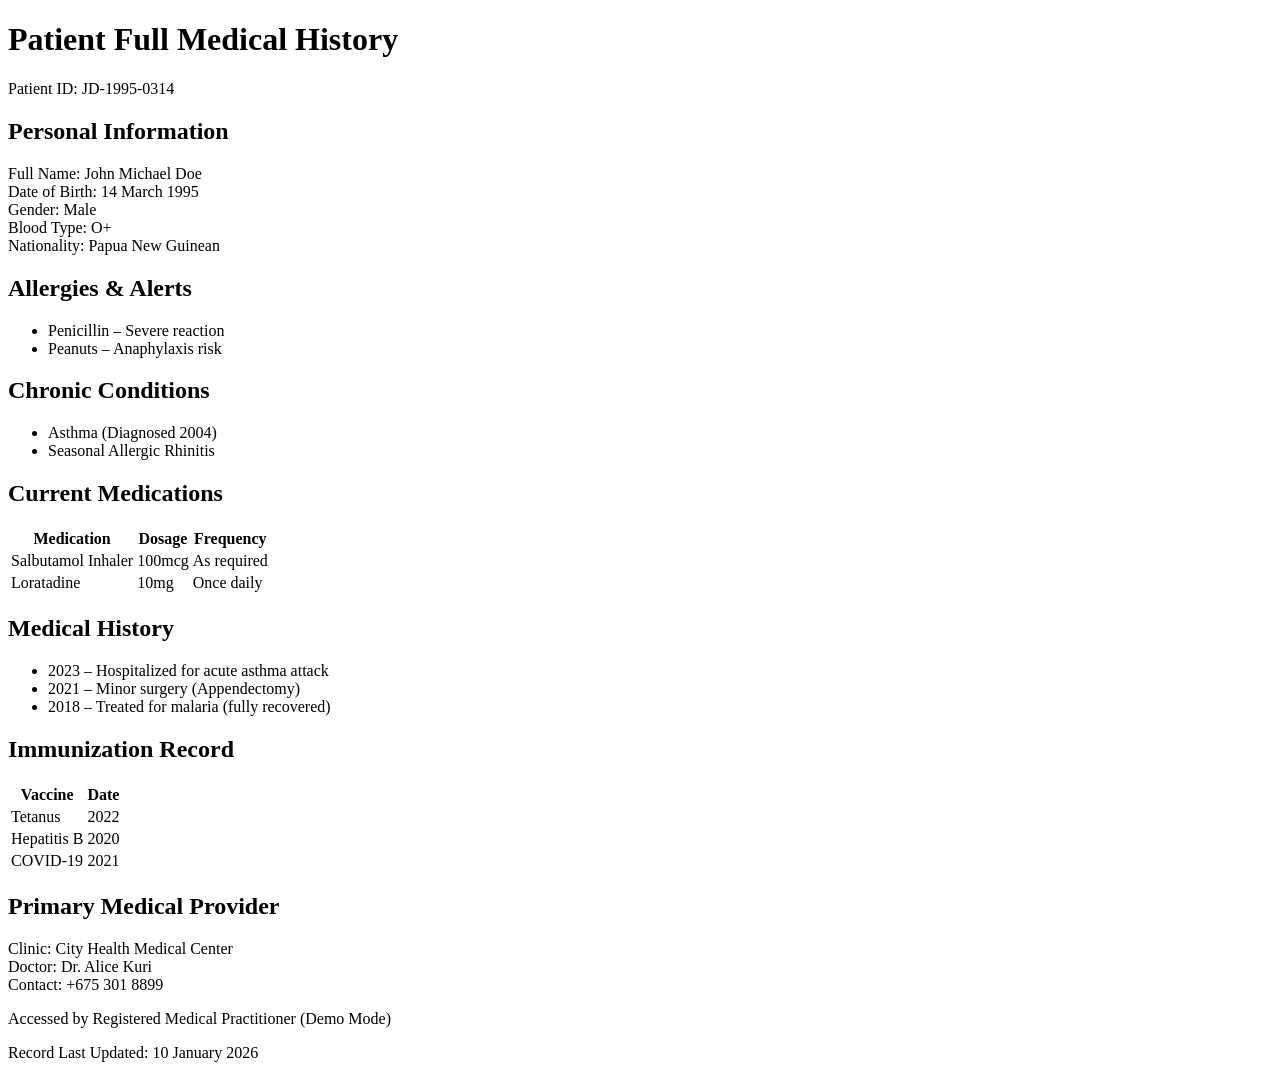
==== docs/full-history.html @ c35e19ae "Create full-history.html" ====
<!DOCTYPE html>
<html lang="en">
<head>
    <meta charset="UTF-8">
    <title>Full Medical History</title>
    <meta name="viewport" content="width=device-width, initial-scale=1.0">
    <link rel="stylesheet" href="full-history.css">
</head>
<body>

<div class="container">

    <header class="header">
        <h1>Patient Full Medical History</h1>
        <p class="patient-id">Patient ID: JD-1995-0314</p>
    </header>

    <section class="card">
        <h2>Personal Information</h2>
        <div class="row"><span>Full Name:</span> John Michael Doe</div>
        <div class="row"><span>Date of Birth:</span> 14 March 1995</div>
        <div class="row"><span>Gender:</span> Male</div>
        <div class="row"><span>Blood Type:</span> O+</div>
        <div class="row"><span>Nationality:</span> Papua New Guinean</div>
    </section>

    <section class="card critical">
        <h2>Allergies & Alerts</h2>
        <ul>
            <li>Penicillin – Severe reaction</li>
            <li>Peanuts – Anaphylaxis risk</li>
        </ul>
    </section>

    <section class="card">
        <h2>Chronic Conditions</h2>
        <ul>
            <li>Asthma (Diagnosed 2004)</li>
            <li>Seasonal Allergic Rhinitis</li>
        </ul>
    </section>

    <section class="card">
        <h2>Current Medications</h2>
        <table>
            <tr>
                <th>Medication</th>
                <th>Dosage</th>
                <th>Frequency</th>
            </tr>
            <tr>
                <td>Salbutamol Inhaler</td>
                <td>100mcg</td>
                <td>As required</td>
            </tr>
            <tr>
                <td>Loratadine</td>
                <td>10mg</td>
                <td>Once daily</td>
            </tr>
        </table>
    </section>

    <section class="card">
        <h2>Medical History</h2>
        <ul>
            <li>2023 – Hospitalized for acute asthma attack</li>
            <li>2021 – Minor surgery (Appendectomy)</li>
            <li>2018 – Treated for malaria (fully recovered)</li>
        </ul>
    </section>

    <section class="card">
        <h2>Immunization Record</h2>
        <table>
            <tr>
                <th>Vaccine</th>
                <th>Date</th>
            </tr>
            <tr>
                <td>Tetanus</td>
                <td>2022</td>
            </tr>
            <tr>
                <td>Hepatitis B</td>
                <td>2020</td>
            </tr>
            <tr>
                <td>COVID-19</td>
                <td>2021</td>
            </tr>
        </table>
    </section>

    <section class="card">
        <h2>Primary Medical Provider</h2>
        <div class="row"><span>Clinic:</span> City Health Medical Center</div>
        <div class="row"><span>Doctor:</span> Dr. Alice Kuri</div>
        <div class="row"><span>Contact:</span> +675 301 8899</div>
    </section>

    <footer class="footer">
        <p>Accessed by Registered Medical Practitioner (Demo Mode)</p>
        <p>Record Last Updated: 10 January 2026</p>
    </footer>

</div>

</body>
</html>
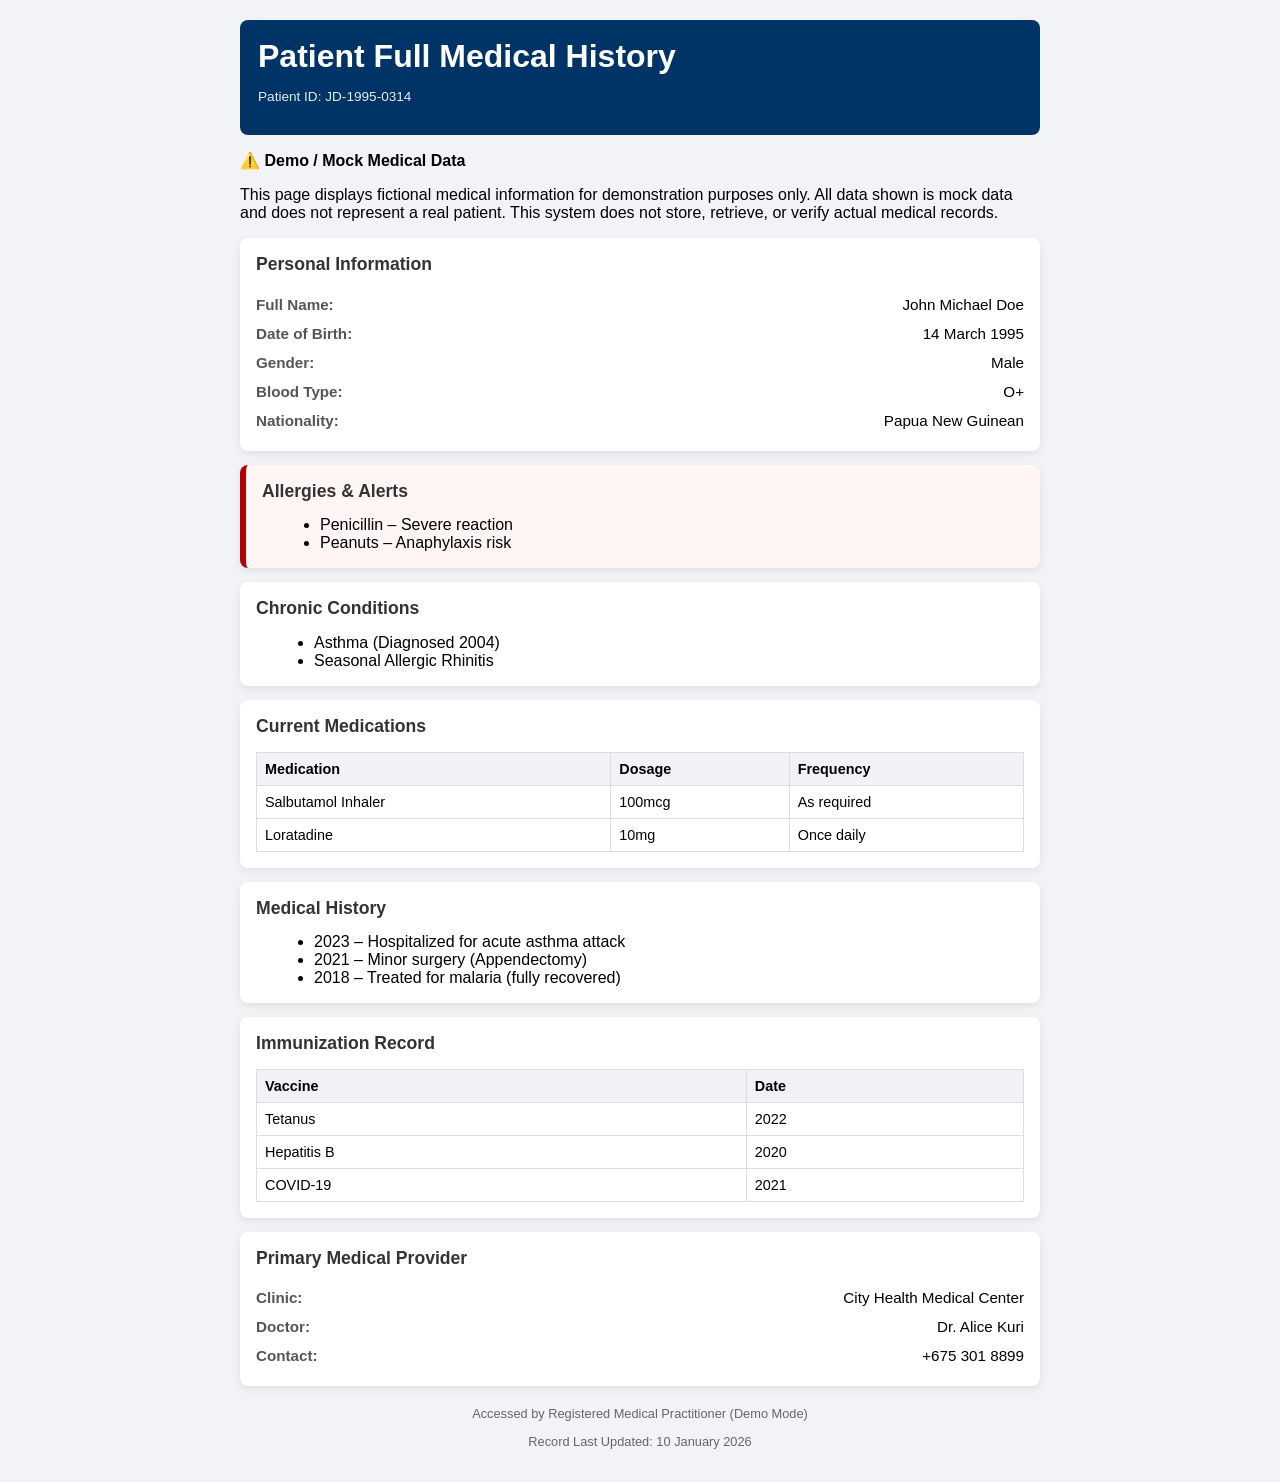
==== commit 0865e60e: "Update full-history.html" ====
--- a/docs/full-history.html
+++ b/docs/full-history.html
@@ -14,6 +14,15 @@
         <h1>Patient Full Medical History</h1>
         <p class="patient-id">Patient ID: JD-1995-0314</p>
     </header>
+        <section>
+        <p><strong>⚠️ Demo / Mock Medical Data</strong></p>
+        <p>
+            This page displays fictional medical information for demonstration purposes only.
+            All data shown is mock data and does not represent a real patient.
+            This system does not store, retrieve, or verify actual medical records.
+        </p>
+    </section>
+
 
     <section class="card">
         <h2>Personal Information</h2>
--- a/docs/full-history.css
+++ b/docs/full-history.css
@@ -0,0 +1,91 @@
+* {
+    box-sizing: border-box;
+    font-family: Arial, Helvetica, sans-serif;
+}
+
+body {
+    margin: 0;
+    background: #f1f3f6;
+    padding: 20px;
+}
+
+.container {
+    max-width: 800px;
+    margin: auto;
+}
+
+.header {
+    background: #003366;
+    color: white;
+    padding: 18px;
+    border-radius: 8px;
+    margin-bottom: 16px;
+}
+
+.header h1 {
+    margin: 0;
+}
+
+.patient-id {
+    font-size: 0.85rem;
+    opacity: 0.9;
+}
+
+.card {
+    background: white;
+    padding: 16px;
+    border-radius: 8px;
+    margin-bottom: 14px;
+    box-shadow: 0 3px 8px rgba(0,0,0,0.08);
+}
+
+.card h2 {
+    margin-top: 0;
+    font-size: 1.1rem;
+    color: #333;
+}
+
+.card.critical {
+    border-left: 6px solid #b30000;
+    background: #fff5f5;
+}
+
+.row {
+    display: flex;
+    justify-content: space-between;
+    padding: 6px 0;
+    font-size: 0.95rem;
+}
+
+.row span {
+    font-weight: bold;
+    color: #555;
+}
+
+ul {
+    margin: 8px 0 0 18px;
+}
+
+table {
+    width: 100%;
+    border-collapse: collapse;
+    margin-top: 8px;
+}
+
+th, td {
+    border: 1px solid #ddd;
+    padding: 8px;
+    font-size: 0.9rem;
+    text-align: left;
+}
+
+th {
+    background: #f0f2f5;
+}
+
+.footer {
+    text-align: center;
+    font-size: 0.8rem;
+    color: #666;
+    margin-top: 20px;
+}
